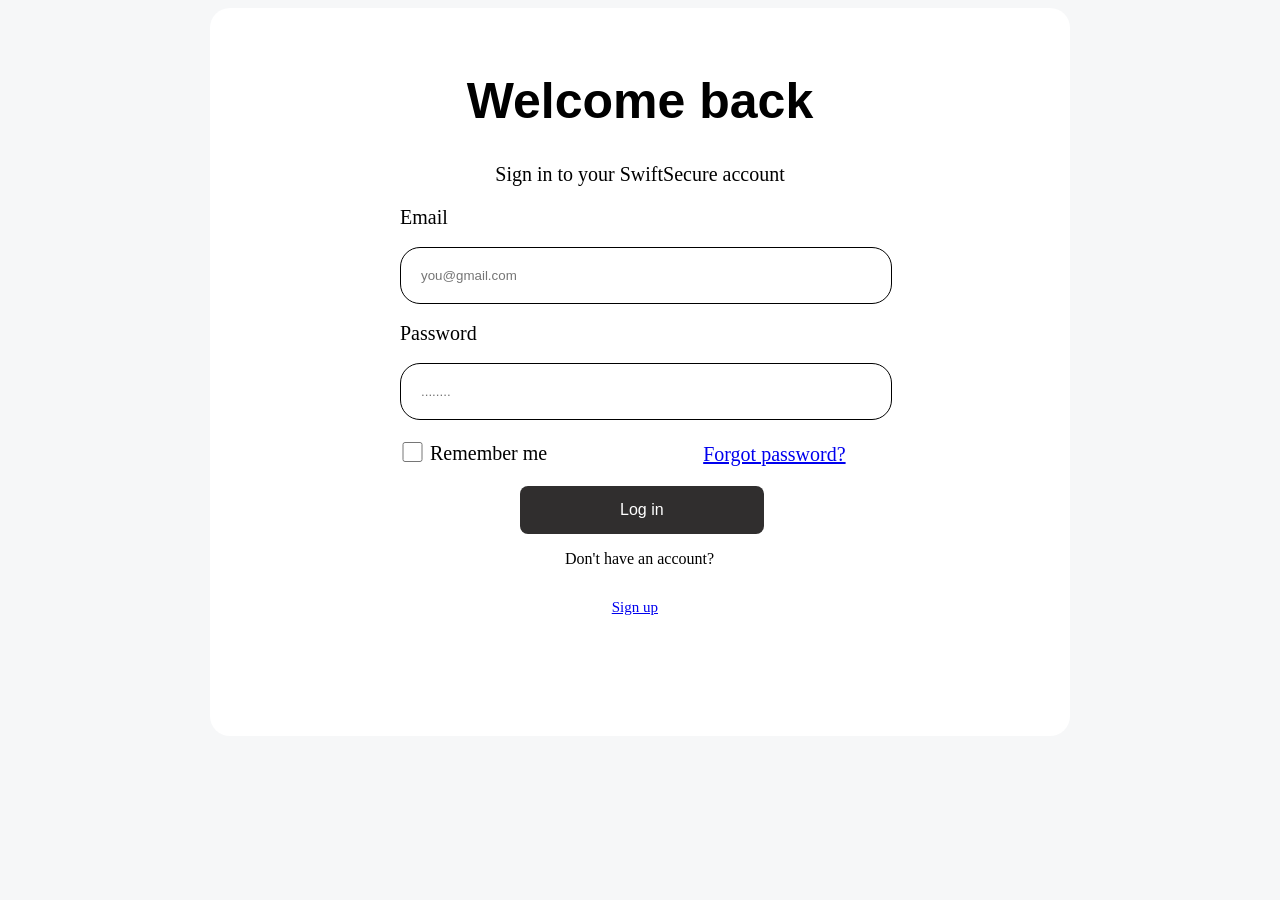
==== login.html @ 9c05d334 "first commit" ====
<!DOCTYPE html>
<html lang="en">
<head>
    <meta charset="UTF-8">
    <meta name="viewport" content="width=device-width, initial-scale=1.0">
    <title>Document</title>
    <link rel="stylesheet" href="./stlye.css">
</head>
<body>
    <div class="login">
       <div class="log">
         <div class="log1">
            <h1>Welcome back</h1>
        </div>

        <div class="log2">
            <p>Sign in to your SwiftSecure account</p>
        </div>

        <div class="form">
            <label for="Email" >Email</label> <br>
            <input type="text" name="Email" placeholder="you@gmail.com" required> <br> <br>
            <label for="Password" >Password</label> <br>
            <input type="password" name="Password" placeholder="........" required> <br> <br>
            <div class="check">
              <label class="lab">
                <input type="checkbox" class="ce">
                <p class="re">Remember me</p>
            </label>
             <div class="forgot">
               <a href="./reset.html">
                 <p>Forgot password?</p>
               </a>
            </div>
            </div>

            <div class="but">
                <button class="button2">Log in</button>
            </div>

            <div class="Sign">
                <div class="sign2">
                    <div>
                    <p>Don't have an account?</p>
                </div>

                <div class="sign3">
                    <a href="./signup.html">
                        <p>Sign up</p>
                    </a>
                </div>
                </div>

                <script src="script.js"></script>
            </div>
        </div>
       </div>
    </div>
</body>
</html>
---- stlye.css ----
body{
    background-color: #f6f7f8 ;
}

.her{
    margin-top: 20%;
}

.hero1{
    text-align: center;
    font-size: 30px;
    font-family: "roboto",sans-serif;
    color: #0f1729;
}

.hero2{
    text-align: center;
    font-size: 30px;
    font-family: "roboto",sans-serif;
    color: #b5b6b8;
}

.bot{
    display: flex;
    gap: 30px;
    width: 900px;
    height: 500px;
    margin: auto;
    margin-left: 38%;
}


.button1{
    padding: 15px 48px;
    border-radius: 8px;
    font-size: 16px;
    border: none;
    cursor: pointer;
    background-color: rgb(48, 46, 46);
    color: white;
    transition: background-color 0.3s ease;
}

.button1:active{
    cursor:pointer;
    scale: 0.95s;
    transition: all 0.1s;
}

.button1:hover{
    cursor:pointer;
    transform: translateY(-3px);
    transition: all 0.1s;
    background-color: rgb(114, 248, 248);
}

.log{
    margin-top: 5%;
    background-color:white;
    padding: 30px;
    width: 800px;
    margin: auto;
    border-radius: 20px;
    
}

.log1{
    text-align: center;
    font-size: 25px;
    font-family: "roboto",sans-serif;
}

.log2{
    text-align: center;
    font-size: 20px;
}

.form{
    width: 1500px;
    height: 500px;
    margin-left: 20%;
}

.form label{
  font-size: 20px;
  display: block;
}

.form input{
    width: 30%;
    padding: 20px;
    border-radius: 20px;
    border:1px solid;
}

 .check{
    display: flex;
    align-items: center;
    margin-left: -4%;

}

.ce{
    margin-left: 20%;
    height: 20px;
}

.re{
    margin-top: -25px;
    margin-left: 90px;
}

.forgot{
    margin-left: 10%;
    margin-top: -15px;
    font-size: 20px;
    color: rgb(119, 119, 243);
}

.button2{
     padding: 15px 100px;
    border-radius: 8px;
    font-size: 16px;
    border: none;
    cursor: pointer;
    background-color: rgb(48, 46, 46);
    color: white;
    margin-left: 8%; 
}

.sign2{
    display: flex;
    /* gap: 10px; */
    flex-direction: column;
    margin-left: 11%;
}

.sign3{
    margin-left: 3.5%;
    font-size: 15px;
    color: rgb(119, 119, 243);
}

.reset{
    margin-top: 5%;
}

.reset1{
    margin-top: 10%;
    width: 800px;
    background-color: white;
    margin: auto;
    height: 500px;
    padding: 30px;
    border-radius: 40px;
    
}

.password{
    text-align: center;
}

.entre{
    text-align: center;
}

.reset label{
  font-size: 20px;
  display: block;
  margin-left: -18%;
}

.reset input{
    width: 67%;
    padding: 20px;
    border-radius: 20px;
    border:1px solid;
    margin-left: -20%;
}

.for{
    margin-left: 35%;
}

.button3{
     padding: 15px 140px;
    border-radius: 8px;
    font-size: 16px;
    border: none;
    cursor: pointer;
    background-color: rgb(48, 46, 46);
    color: white;
    margin-left: 22%; 
}


.button4{
     padding: 15px 167px;
    border-radius: 8px;
    font-size: 16px;
    border: none;
    cursor: pointer;
    background-color:transparent;
    color: #434447;
    margin-left: 36.2%;
    margin-top: 10px; 
}

.button4:hover{
    color: black;
}

.log3{
    text-align: center;
    font-size: 25px;
    font-family: "roboto",sans-serif;
}

.log4{
    text-align: center;
    font-size: 20px;
}

.form2{
    width: 1500px;
    height: 500px;
    margin-left: 20%;
}

.form2 label{
  font-size: 20px;
  display: block;
  margin-left: -5%;
}

.form2 input{
    width: 30%;
    padding: 20px;
    border-radius: 20px;
    border:1px solid;
    margin-left: -6%;
}

.logo{
    margin-top: 4%;
    background-color:white;
    padding: 30px;
    width: 500px;
    margin: auto;
    border-radius: 20px;
    height: 750px;
    
}

.button5{
     padding: 15px 100px;
    border-radius: 8px;
    font-size: 16px;
    border: none;
    cursor: pointer;
    background-color: rgb(48, 46, 46);
    color: white;
    margin-left: 3%; 

}.sign4{
    display: flex;
    /* gap: 10px; */
    flex-direction: column;
    margin-left: 6%;
}


.sign5{
    margin-left: 3.5%;
    font-size: 15px;
    color: rgb(119, 119, 243);
}

@media (max-width:640px){
.her{
    margin-top: 60%;
}

    .hero1{
    text-align: center;
    font-size: 20px;
    font-family: "roboto",sans-serif;
    color: #0f1729;
    margin-left: -25%;
}

.hero2{
    text-align: center;
    font-size: 13px;
    font-family: "roboto",sans-serif;
    color: #b5b6b8;
    margin-left: -25%;
}

.bot{
    display: flex;
    gap: 30px;
    width: 900px;
    height: 500px;
    margin: auto;
    margin-left: 1%;
}


.button1{
    padding: 10px 27px;
    border-radius: 8px;
    font-size: 16px;
    border: none;
    cursor: pointer;
    background-color: rgb(48, 46, 46);
    color: white;
    transition: background-color 0.3s ease;
}

.button1:active{
    cursor:pointer;
    scale: 0.95s;
    transition: all 0.1s;
}

.button1:hover{
    cursor:pointer;
    transform: translateY(-3px);
    transition: all 0.1s;
    background-color: rgb(114, 248, 248);
}

.login{
    margin-top: 20%;
}

.log{
    margin-top: 10%;
    background-color:white;
    padding: 30px;
    width: 800px;
    margin: auto;
    border-radius: 20px;
    margin-left: -20%;
    
}

.log1{
    text-align: center;
    font-size: 20px;
    font-family: "roboto",sans-serif;
    margin-left: -35%;
}

.form{
    width: 1500px;
    height: 500px;
    margin-left: 20%;
}

.form label{
  font-size: 20px;
  display: block;
  margin-left: -5%;
}

.form input{
    width: 20%;
    padding: 20px;
    border-radius: 20px;
    border:1px solid;
    margin-left: -5%;
}

 .check{
    display: flex;
    align-items: center;
    margin-left: 2%;
    /* flex-direction: column; */

}


.ce{
    /* margin-left: -70%; */
    height: 20px;
}

.re{
    margin-top: -30px;
    margin-left:30%;
}

.forgot{
    margin-left: 20%;
    margin-top: -25px;
    font-size: 20px;
    color: rgb(119, 119, 243);
}



.button2{
     padding: 15px 100px;
    border-radius: 8px;
    font-size: 16px;
    border: none;
    cursor: pointer;
    background-color: rgb(48, 46, 46);
    color: white;
    margin-left: 8%; 
}

.sign2{
    display: flex;
    /* gap: 10px; */
    flex-direction: column;
    margin-left: 11%;
}

.sign3{
    margin-left: 3.5%;
    font-size: 15px;
    color: rgb(119, 119, 243);
}

.log2{
    text-align: center;
    font-size: 20px;
    margin-left: -35%;
}

.forgot{
    margin-left: -1%;
    margin-top: -15px;
    font-size: 20px;
    color: rgb(119, 119, 243);
}

.button2{
     padding: 15px 100px;
    border-radius: 8px;
    font-size: 16px;
    border: none;
    cursor: pointer;
    background-color: rgb(48, 46, 46);
    color: white;
    margin-left: -2%; 
}

.sign2{
    display: flex;
    /* gap: 10px; */
    flex-direction: column;
    margin-left:1%;
}

.sign3{
    margin-left: 3.5%;
    font-size: 15px;
    color: rgb(119, 119, 243);
}


.reset1{
    margin-top: 10%;
    width: 300px;
    background-color: white;
    margin: auto;
    height: 350px;
    padding: 30px;
    border-radius: 15px;
    
}

.password{
    text-align: center;
    margin-left: 5%;
     font-size: 15px;
    font-family:"roboto",sans-serif;
}

.entre{
    text-align: center;
    margin-left:5%;
     font-size: 15px;
    font-family:"roboto",sans-serif;
    }

.reset label{
  font-size: 20px;
  display: block;
  margin-left: -55%;
}

.reset input{
    width: 140%;
    padding: 20px;
    border-radius: 20px;
    border:1px solid;
    margin-left: -55%;
   
}

.button3{
     padding: 15px 80px;
    border-radius: 8px;
    font-size: 16px;
    border: none;
    cursor: pointer;
    background-color: rgb(48, 46, 46);
    color: white;
    margin-left: 5%; 
}


.button4{
     padding: 15px 80px;
    border-radius: 8px;
    font-size: 16px;
    border: none;
    cursor: pointer;
    background-color:transparent;
    color: #434447;
    margin-left: 5%;
    margin-top: 10px; 
}

.button4:hover{
    color: black;
}

.reset{
    margin-top: 30%;
}

.form2{
    width: 1500px;
    height: 500px;
    margin-left: 20%;
}

.form2 label{
  font-size: 20px;
  display: block;
  margin-left: -5%;
}

.form2 input{
    width: 30%;
    padding: 20px;
    border-radius: 20px;
    border:1px solid;
    margin-left: -6%;
}

.logo{
    margin-top: 4%;
    background-color:white;
    padding: 30px;
    width: 335px;
    margin: auto;
    border-radius: 20px;
    height: 750px;
    
}

.log3{
    text-align: center;
    font-size: 20px;
    font-family: "roboto",sans-serif;
}

.log4{
    text-align: center;
    font-size: 25px;
}

.form2{
    width: 1000px;
    height: 500px;
    margin-left: 15%;
}

.form2 label{
  font-size: 20px;
  display: block;
  margin-left: -5%;
}

.form2 input{
    width: 30%;
    padding: 20px;
    border-radius: 20px;
    border:1px solid;
    margin-left: -6%;
}


.button5{
     padding: 15px 130px;
    border-radius: 8px;
    font-size: 16px;
    border: none;
    cursor: pointer;
    background-color: rgb(48, 46, 46);
    color: white;
    margin-left: -3%; 

}.sign4{
    display: flex;
    /* gap: 10px; */
    flex-direction: column;
    margin-left: 5%;
}


.sign5{
    margin-left: 6%;
    font-size: 15px;
    color: rgb(119, 119, 243);
}
}
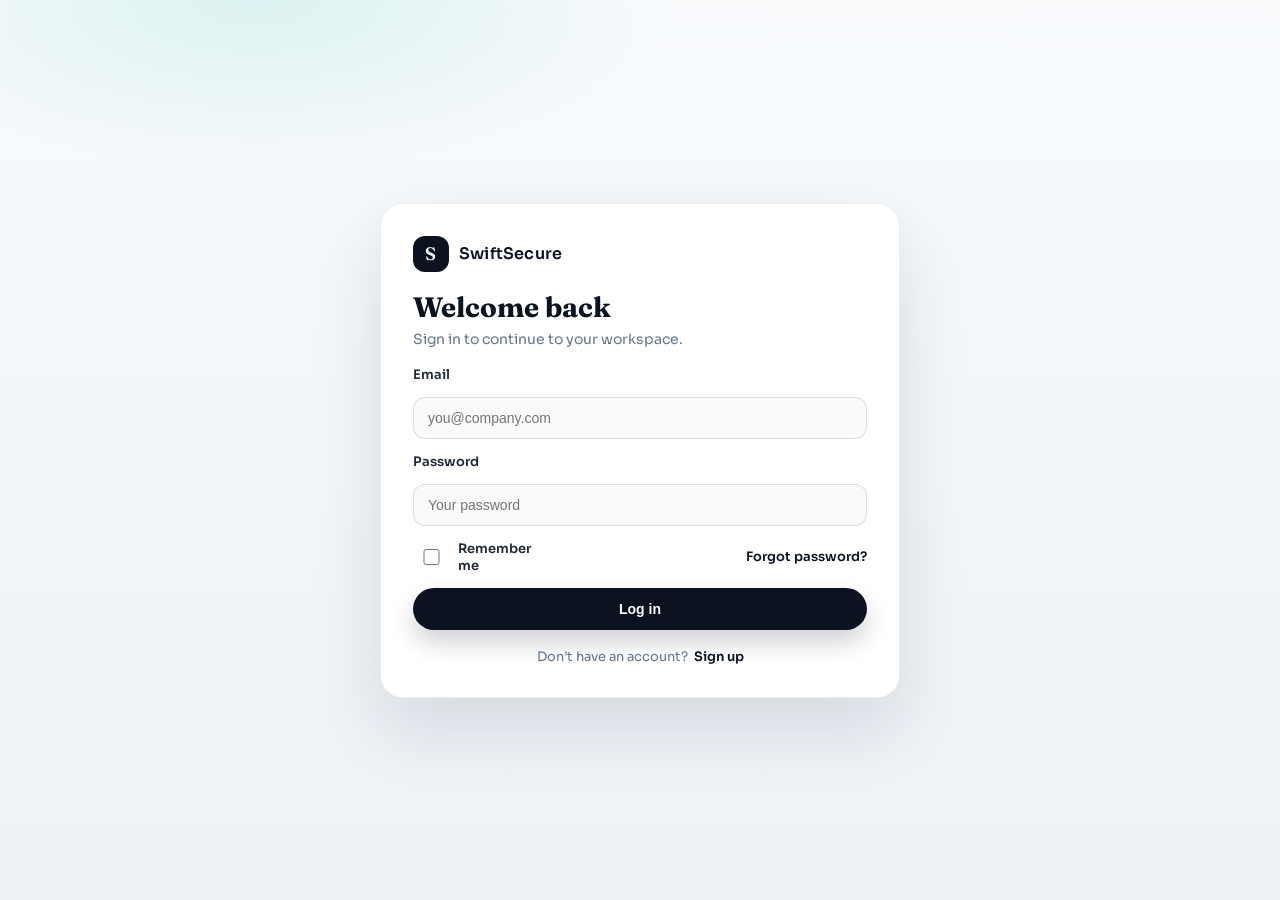
==== commit 5457ed9b: "updated design" ====
--- a/login.html
+++ b/login.html
@@ -3,58 +3,49 @@
 <head>
     <meta charset="UTF-8">
     <meta name="viewport" content="width=device-width, initial-scale=1.0">
-    <title>Document</title>
+    <title>SwiftSecure — Login</title>
+    <link rel="preconnect" href="https://fonts.googleapis.com">
+    <link rel="preconnect" href="https://fonts.gstatic.com" crossorigin>
+    <link href="https://fonts.googleapis.com/css2?family=Fraunces:opsz,wght@9..144,500;9..144,600&family=Sora:wght@400;500;600;700&display=swap" rel="stylesheet">
     <link rel="stylesheet" href="./stlye.css">
 </head>
-<body>
-    <div class="login">
-       <div class="log">
-         <div class="log1">
-            <h1>Welcome back</h1>
-        </div>
-
-        <div class="log2">
-            <p>Sign in to your SwiftSecure account</p>
-        </div>
-
-        <div class="form">
-            <label for="Email" >Email</label> <br>
-            <input type="text" name="Email" placeholder="you@gmail.com" required> <br> <br>
-            <label for="Password" >Password</label> <br>
-            <input type="password" name="Password" placeholder="........" required> <br> <br>
-            <div class="check">
-              <label class="lab">
-                <input type="checkbox" class="ce">
-                <p class="re">Remember me</p>
-            </label>
-             <div class="forgot">
-               <a href="./reset.html">
-                 <p>Forgot password?</p>
-               </a>
-            </div>
+<body class="auth-page">
+    <main class="auth-shell">
+        <section class="auth-card reveal">
+            <div class="brand">
+                <div class="brand-mark">S</div>
+                <span>SwiftSecure</span>
             </div>
 
-            <div class="but">
-                <button class="button2">Log in</button>
-            </div>
+            <header class="auth-header">
+                <h1>Welcome back</h1>
+                <p>Sign in to continue to your workspace.</p>
+            </header>
 
-            <div class="Sign">
-                <div class="sign2">
-                    <div>
-                    <p>Don't have an account?</p>
+            <form class="auth-form" action="#" method="post">
+                <label for="email">Email</label>
+                <input id="email" type="email" name="Email" placeholder="you@company.com" required>
+
+                <label for="password">Password</label>
+                <input id="password" type="password" name="Password" placeholder="Your password" required>
+
+                <div class="auth-row">
+                    <label class="remember">
+                        <input type="checkbox" class="ce">
+                        <span>Remember me</span>
+                    </label>
+                    <a class="auth-link" href="./reset.html">Forgot password?</a>
                 </div>
 
-                <div class="sign3">
-                    <a href="./signup.html">
-                        <p>Sign up</p>
-                    </a>
-                </div>
-                </div>
+                <button class="btn primary" type="submit">Log in</button>
+            </form>
 
-                <script src="script.js"></script>
+            <div class="auth-footer">
+                <span>Don’t have an account?</span>
+                <a class="auth-link" href="./signup.html">Sign up</a>
             </div>
-        </div>
-       </div>
-    </div>
+        </section>
+    </main>
+    <script src="script.js"></script>
 </body>
-</html>+</html>
--- a/stlye.css
+++ b/stlye.css
@@ -1,624 +1,385 @@
+*{
+    box-sizing: border-box;
+    margin: 0;
+    padding: 0;
+}
+
+:root{
+    --ink-900: #0b1220;
+    --ink-700: #1f2937;
+    --ink-500: #64748b;
+    --teal-700: #0f766e;
+    --teal-500: #14b8a6;
+    --sand-200: #f5efe6;
+    --surface: #ffffff;
+    --border: rgba(15, 23, 42, 0.08);
+    --shadow: 0 30px 70px rgba(15, 23, 42, 0.12);
+}
+
 body{
-    background-color: #f6f7f8 ;
-}
-
-.her{
-    margin-top: 20%;
-}
-
-.hero1{
-    text-align: center;
-    font-size: 30px;
-    font-family: "roboto",sans-serif;
-    color: #0f1729;
-}
-
-.hero2{
-    text-align: center;
-    font-size: 30px;
-    font-family: "roboto",sans-serif;
-    color: #b5b6b8;
-}
-
-.bot{
-    display: flex;
-    gap: 30px;
-    width: 900px;
-    height: 500px;
-    margin: auto;
-    margin-left: 38%;
-}
-
-
-.button1{
-    padding: 15px 48px;
-    border-radius: 8px;
+    font-family: "Sora", sans-serif;
+    color: var(--ink-900);
+    background: #f8fafc;
+    min-height: 100vh;
+}
+
+a{
+    text-decoration: none;
+    color: inherit;
+}
+
+.btn{
+    display: inline-flex;
+    align-items: center;
+    justify-content: center;
+    gap: 8px;
+    padding: 12px 20px;
+    border-radius: 999px;
+    border: 1px solid transparent;
+    font-weight: 600;
+    font-size: 14px;
+    transition: transform 0.2s ease, box-shadow 0.2s ease, border 0.2s ease;
+    cursor: pointer;
+}
+
+.btn.primary{
+    background: var(--ink-900);
+    color: #ffffff;
+    box-shadow: 0 12px 24px rgba(15, 23, 42, 0.2);
+}
+
+.btn.primary:hover{
+    transform: translateY(-1px);
+}
+
+.btn.ghost{
+    border-color: rgba(15, 23, 42, 0.2);
+    color: var(--ink-900);
+    background: transparent;
+}
+
+.btn.ghost:hover{
+    border-color: var(--ink-900);
+    transform: translateY(-1px);
+}
+
+/* Landing page */
+.landing-page{
+    background:
+        radial-gradient(900px 360px at 10% 10%, rgba(20, 184, 166, 0.16), transparent 60%),
+        radial-gradient(800px 360px at 90% 0%, rgba(245, 239, 230, 0.9), transparent 65%),
+        linear-gradient(180deg, #f8fafc 0%, #eef2f6 100%);
+}
+
+.landing{
+    width: min(1120px, 100%);
+    margin: 0 auto;
+    padding: 32px 20px 64px;
+    display: grid;
+    gap: 48px;
+}
+
+.topbar{
+    display: flex;
+    align-items: center;
+    justify-content: space-between;
+}
+
+.brand{
+    display: inline-flex;
+    align-items: center;
+    gap: 10px;
+    font-weight: 600;
+    letter-spacing: 0.2px;
+}
+
+.brand-mark{
+    width: 36px;
+    height: 36px;
+    border-radius: 12px;
+    display: grid;
+    place-items: center;
+    background: var(--ink-900);
+    color: #ffffff;
+    font-family: "Fraunces", serif;
+    font-size: 18px;
+}
+
+.topbar-actions{
+    display: inline-flex;
+    gap: 10px;
+}
+
+.hero{
+    display: grid;
+    grid-template-columns: repeat(2, minmax(0, 1fr));
+    gap: 32px;
+    align-items: center;
+}
+
+.hero-text h1{
+    font-family: "Fraunces", serif;
+    font-size: clamp(32px, 4vw, 52px);
+    line-height: 1.05;
+    margin-bottom: 16px;
+}
+
+.eyebrow{
+    font-size: 12px;
+    letter-spacing: 2px;
+    text-transform: uppercase;
+    color: var(--teal-700);
+    font-weight: 600;
+    margin-bottom: 12px;
+}
+
+.subtext{
+    color: var(--ink-500);
     font-size: 16px;
-    border: none;
-    cursor: pointer;
-    background-color: rgb(48, 46, 46);
-    color: white;
-    transition: background-color 0.3s ease;
-}
-
-.button1:active{
-    cursor:pointer;
-    scale: 0.95s;
-    transition: all 0.1s;
-}
-
-.button1:hover{
-    cursor:pointer;
-    transform: translateY(-3px);
-    transition: all 0.1s;
-    background-color: rgb(114, 248, 248);
-}
-
-.log{
-    margin-top: 5%;
-    background-color:white;
-    padding: 30px;
-    width: 800px;
-    margin: auto;
-    border-radius: 20px;
-    
-}
-
-.log1{
-    text-align: center;
-    font-size: 25px;
-    font-family: "roboto",sans-serif;
-}
-
-.log2{
-    text-align: center;
-    font-size: 20px;
-}
-
-.form{
-    width: 1500px;
-    height: 500px;
-    margin-left: 20%;
-}
-
-.form label{
-  font-size: 20px;
-  display: block;
-}
-
-.form input{
-    width: 30%;
-    padding: 20px;
-    border-radius: 20px;
-    border:1px solid;
-}
-
- .check{
-    display: flex;
-    align-items: center;
-    margin-left: -4%;
-
+    line-height: 1.6;
+    margin-bottom: 20px;
+}
+
+.cta{
+    display: flex;
+    gap: 12px;
+    margin-bottom: 18px;
+}
+
+.trust{
+    display: flex;
+    gap: 20px;
+    font-size: 13px;
+    color: var(--ink-500);
+}
+
+.hero-card{
+    background: var(--surface);
+    border: 1px solid var(--border);
+    border-radius: 22px;
+    padding: 24px;
+    box-shadow: var(--shadow);
+    display: grid;
+    gap: 18px;
+}
+
+.card-header{
+    display: flex;
+    align-items: center;
+    justify-content: space-between;
+    font-size: 13px;
+    color: var(--ink-500);
+}
+
+.badge{
+    padding: 4px 10px;
+    border-radius: 999px;
+    background: rgba(20, 184, 166, 0.15);
+    color: var(--teal-700);
+    font-weight: 600;
+    font-size: 11px;
+}
+
+.card-metric h3{
+    font-size: 26px;
+    margin-bottom: 4px;
+}
+
+.card-metric p{
+    color: var(--ink-500);
+    font-size: 13px;
+}
+
+.card-list{
+    display: grid;
+    gap: 12px;
+    font-size: 13px;
+    color: var(--ink-500);
+}
+
+.card-list div{
+    display: flex;
+    align-items: center;
+    justify-content: space-between;
+}
+
+.features{
+    display: grid;
+    grid-template-columns: repeat(3, minmax(0, 1fr));
+    gap: 18px;
+}
+
+.feature-card{
+    background: var(--surface);
+    border: 1px solid var(--border);
+    border-radius: 18px;
+    padding: 18px;
+    display: grid;
+    gap: 8px;
+    box-shadow: 0 18px 40px rgba(15, 23, 42, 0.08);
+}
+
+.feature-card h4{
+    font-size: 16px;
+}
+
+.feature-card p{
+    color: var(--ink-500);
+    font-size: 13px;
+    line-height: 1.5;
+}
+
+/* Auth pages */
+.auth-page{
+    background:
+        radial-gradient(700px 280px at 20% 0%, rgba(20, 184, 166, 0.12), transparent 60%),
+        linear-gradient(180deg, #f8fafc 0%, #edf2f7 100%);
+    display: grid;
+    place-items: center;
+    padding: 48px 20px;
+}
+
+.auth-shell{
+    width: min(520px, 100%);
+}
+
+.auth-card{
+    background: var(--surface);
+    border: 1px solid var(--border);
+    border-radius: 22px;
+    padding: 32px;
+    box-shadow: var(--shadow);
+    display: grid;
+    gap: 18px;
+}
+
+.auth-card--compact{
+    padding: 28px;
+}
+
+.auth-header h1{
+    font-family: "Fraunces", serif;
+    font-size: 28px;
+    margin-bottom: 6px;
+}
+
+.auth-header p{
+    color: var(--ink-500);
+    font-size: 14px;
+}
+
+.auth-form{
+    display: grid;
+    gap: 14px;
+}
+
+.auth-form label{
+    font-size: 13px;
+    font-weight: 600;
+    color: var(--ink-700);
+}
+
+.auth-form input{
+    width: 100%;
+    padding: 12px 14px;
+    border-radius: 12px;
+    border: 1px solid rgba(15, 23, 42, 0.12);
+    background: #f8fafc;
+    font-size: 14px;
+    transition: border 0.2s ease, box-shadow 0.2s ease, background 0.2s ease;
+}
+
+.auth-form input:focus{
+    outline: none;
+    border-color: var(--ink-900);
+    box-shadow: 0 0 0 3px rgba(15, 23, 42, 0.12);
+    background: #ffffff;
+}
+
+.auth-row{
+    display: flex;
+    align-items: center;
+    justify-content: space-between;
+    gap: 12px;
+    font-size: 13px;
+}
+
+.remember{
+    display: inline-flex;
+    align-items: center;
+    gap: 8px;
+    color: var(--ink-500);
 }
 
 .ce{
-    margin-left: 20%;
-    height: 20px;
-}
-
-.re{
-    margin-top: -25px;
-    margin-left: 90px;
-}
-
-.forgot{
-    margin-left: 10%;
-    margin-top: -15px;
-    font-size: 20px;
-    color: rgb(119, 119, 243);
-}
-
-.button2{
-     padding: 15px 100px;
-    border-radius: 8px;
-    font-size: 16px;
-    border: none;
-    cursor: pointer;
-    background-color: rgb(48, 46, 46);
-    color: white;
-    margin-left: 8%; 
-}
-
-.sign2{
-    display: flex;
-    /* gap: 10px; */
-    flex-direction: column;
-    margin-left: 11%;
-}
-
-.sign3{
-    margin-left: 3.5%;
-    font-size: 15px;
-    color: rgb(119, 119, 243);
-}
-
-.reset{
-    margin-top: 5%;
-}
-
-.reset1{
-    margin-top: 10%;
-    width: 800px;
-    background-color: white;
-    margin: auto;
-    height: 500px;
-    padding: 30px;
-    border-radius: 40px;
-    
-}
-
-.password{
-    text-align: center;
-}
-
-.entre{
-    text-align: center;
-}
-
-.reset label{
-  font-size: 20px;
-  display: block;
-  margin-left: -18%;
-}
-
-.reset input{
-    width: 67%;
-    padding: 20px;
-    border-radius: 20px;
-    border:1px solid;
-    margin-left: -20%;
-}
-
-.for{
-    margin-left: 35%;
-}
-
-.button3{
-     padding: 15px 140px;
-    border-radius: 8px;
-    font-size: 16px;
-    border: none;
-    cursor: pointer;
-    background-color: rgb(48, 46, 46);
-    color: white;
-    margin-left: 22%; 
-}
-
-
-.button4{
-     padding: 15px 167px;
-    border-radius: 8px;
-    font-size: 16px;
-    border: none;
-    cursor: pointer;
-    background-color:transparent;
-    color: #434447;
-    margin-left: 36.2%;
-    margin-top: 10px; 
-}
-
-.button4:hover{
-    color: black;
-}
-
-.log3{
-    text-align: center;
-    font-size: 25px;
-    font-family: "roboto",sans-serif;
-}
-
-.log4{
-    text-align: center;
-    font-size: 20px;
-}
-
-.form2{
-    width: 1500px;
-    height: 500px;
-    margin-left: 20%;
-}
-
-.form2 label{
-  font-size: 20px;
-  display: block;
-  margin-left: -5%;
-}
-
-.form2 input{
-    width: 30%;
-    padding: 20px;
-    border-radius: 20px;
-    border:1px solid;
-    margin-left: -6%;
-}
-
-.logo{
-    margin-top: 4%;
-    background-color:white;
-    padding: 30px;
-    width: 500px;
-    margin: auto;
-    border-radius: 20px;
-    height: 750px;
-    
-}
-
-.button5{
-     padding: 15px 100px;
-    border-radius: 8px;
-    font-size: 16px;
-    border: none;
-    cursor: pointer;
-    background-color: rgb(48, 46, 46);
-    color: white;
-    margin-left: 3%; 
-
-}.sign4{
-    display: flex;
-    /* gap: 10px; */
-    flex-direction: column;
-    margin-left: 6%;
-}
-
-
-.sign5{
-    margin-left: 3.5%;
-    font-size: 15px;
-    color: rgb(119, 119, 243);
-}
-
-@media (max-width:640px){
-.her{
-    margin-top: 60%;
-}
-
-    .hero1{
-    text-align: center;
-    font-size: 20px;
-    font-family: "roboto",sans-serif;
-    color: #0f1729;
-    margin-left: -25%;
-}
-
-.hero2{
-    text-align: center;
-    font-size: 13px;
-    font-family: "roboto",sans-serif;
-    color: #b5b6b8;
-    margin-left: -25%;
-}
-
-.bot{
-    display: flex;
-    gap: 30px;
-    width: 900px;
-    height: 500px;
-    margin: auto;
-    margin-left: 1%;
-}
-
-
-.button1{
-    padding: 10px 27px;
-    border-radius: 8px;
-    font-size: 16px;
-    border: none;
-    cursor: pointer;
-    background-color: rgb(48, 46, 46);
-    color: white;
-    transition: background-color 0.3s ease;
-}
-
-.button1:active{
-    cursor:pointer;
-    scale: 0.95s;
-    transition: all 0.1s;
-}
-
-.button1:hover{
-    cursor:pointer;
-    transform: translateY(-3px);
-    transition: all 0.1s;
-    background-color: rgb(114, 248, 248);
-}
-
-.login{
-    margin-top: 20%;
-}
-
-.log{
-    margin-top: 10%;
-    background-color:white;
-    padding: 30px;
-    width: 800px;
-    margin: auto;
-    border-radius: 20px;
-    margin-left: -20%;
-    
-}
-
-.log1{
-    text-align: center;
-    font-size: 20px;
-    font-family: "roboto",sans-serif;
-    margin-left: -35%;
-}
-
-.form{
-    width: 1500px;
-    height: 500px;
-    margin-left: 20%;
-}
-
-.form label{
-  font-size: 20px;
-  display: block;
-  margin-left: -5%;
-}
-
-.form input{
-    width: 20%;
-    padding: 20px;
-    border-radius: 20px;
-    border:1px solid;
-    margin-left: -5%;
-}
-
- .check{
-    display: flex;
-    align-items: center;
-    margin-left: 2%;
-    /* flex-direction: column; */
-
-}
-
-
-.ce{
-    /* margin-left: -70%; */
-    height: 20px;
-}
-
-.re{
-    margin-top: -30px;
-    margin-left:30%;
-}
-
-.forgot{
-    margin-left: 20%;
-    margin-top: -25px;
-    font-size: 20px;
-    color: rgb(119, 119, 243);
-}
-
-
-
-.button2{
-     padding: 15px 100px;
-    border-radius: 8px;
-    font-size: 16px;
-    border: none;
-    cursor: pointer;
-    background-color: rgb(48, 46, 46);
-    color: white;
-    margin-left: 8%; 
-}
-
-.sign2{
-    display: flex;
-    /* gap: 10px; */
-    flex-direction: column;
-    margin-left: 11%;
-}
-
-.sign3{
-    margin-left: 3.5%;
-    font-size: 15px;
-    color: rgb(119, 119, 243);
-}
-
-.log2{
-    text-align: center;
-    font-size: 20px;
-    margin-left: -35%;
-}
-
-.forgot{
-    margin-left: -1%;
-    margin-top: -15px;
-    font-size: 20px;
-    color: rgb(119, 119, 243);
-}
-
-.button2{
-     padding: 15px 100px;
-    border-radius: 8px;
-    font-size: 16px;
-    border: none;
-    cursor: pointer;
-    background-color: rgb(48, 46, 46);
-    color: white;
-    margin-left: -2%; 
-}
-
-.sign2{
-    display: flex;
-    /* gap: 10px; */
-    flex-direction: column;
-    margin-left:1%;
-}
-
-.sign3{
-    margin-left: 3.5%;
-    font-size: 15px;
-    color: rgb(119, 119, 243);
-}
-
-
-.reset1{
-    margin-top: 10%;
-    width: 300px;
-    background-color: white;
-    margin: auto;
-    height: 350px;
-    padding: 30px;
-    border-radius: 15px;
-    
-}
-
-.password{
-    text-align: center;
-    margin-left: 5%;
-     font-size: 15px;
-    font-family:"roboto",sans-serif;
-}
-
-.entre{
-    text-align: center;
-    margin-left:5%;
-     font-size: 15px;
-    font-family:"roboto",sans-serif;
-    }
-
-.reset label{
-  font-size: 20px;
-  display: block;
-  margin-left: -55%;
-}
-
-.reset input{
-    width: 140%;
-    padding: 20px;
-    border-radius: 20px;
-    border:1px solid;
-    margin-left: -55%;
-   
-}
-
-.button3{
-     padding: 15px 80px;
-    border-radius: 8px;
-    font-size: 16px;
-    border: none;
-    cursor: pointer;
-    background-color: rgb(48, 46, 46);
-    color: white;
-    margin-left: 5%; 
-}
-
-
-.button4{
-     padding: 15px 80px;
-    border-radius: 8px;
-    font-size: 16px;
-    border: none;
-    cursor: pointer;
-    background-color:transparent;
-    color: #434447;
-    margin-left: 5%;
-    margin-top: 10px; 
-}
-
-.button4:hover{
-    color: black;
-}
-
-.reset{
-    margin-top: 30%;
-}
-
-.form2{
-    width: 1500px;
-    height: 500px;
-    margin-left: 20%;
-}
-
-.form2 label{
-  font-size: 20px;
-  display: block;
-  margin-left: -5%;
-}
-
-.form2 input{
-    width: 30%;
-    padding: 20px;
-    border-radius: 20px;
-    border:1px solid;
-    margin-left: -6%;
-}
-
-.logo{
-    margin-top: 4%;
-    background-color:white;
-    padding: 30px;
-    width: 335px;
-    margin: auto;
-    border-radius: 20px;
-    height: 750px;
-    
-}
-
-.log3{
-    text-align: center;
-    font-size: 20px;
-    font-family: "roboto",sans-serif;
-}
-
-.log4{
-    text-align: center;
-    font-size: 25px;
-}
-
-.form2{
-    width: 1000px;
-    height: 500px;
-    margin-left: 15%;
-}
-
-.form2 label{
-  font-size: 20px;
-  display: block;
-  margin-left: -5%;
-}
-
-.form2 input{
-    width: 30%;
-    padding: 20px;
-    border-radius: 20px;
-    border:1px solid;
-    margin-left: -6%;
-}
-
-
-.button5{
-     padding: 15px 130px;
-    border-radius: 8px;
-    font-size: 16px;
-    border: none;
-    cursor: pointer;
-    background-color: rgb(48, 46, 46);
-    color: white;
-    margin-left: -3%; 
-
-}.sign4{
-    display: flex;
-    /* gap: 10px; */
-    flex-direction: column;
-    margin-left: 5%;
-}
-
-
-.sign5{
-    margin-left: 6%;
-    font-size: 15px;
-    color: rgb(119, 119, 243);
-}
-}+    width: 16px;
+    height: 16px;
+    accent-color: var(--ink-900);
+}
+
+.auth-link{
+    color: var(--ink-900);
+    font-weight: 600;
+    font-size: 13px;
+}
+
+.auth-link:hover{
+    text-decoration: underline;
+}
+
+.auth-footer{
+    display: flex;
+    gap: 6px;
+    justify-content: center;
+    color: var(--ink-500);
+    font-size: 13px;
+}
+
+/* Motion */
+@keyframes rise{
+    from{
+        opacity: 0;
+        transform: translateY(12px);
+    }
+    to{
+        opacity: 1;
+        transform: translateY(0);
+    }
+}
+
+.reveal{
+    animation: rise 0.7s ease both;
+}
+
+.reveal:nth-child(2){
+    animation-delay: 0.08s;
+}
+
+.reveal:nth-child(3){
+    animation-delay: 0.16s;
+}
+
+@media (max-width: 900px){
+    .hero{
+        grid-template-columns: 1fr;
+    }
+
+    .features{
+        grid-template-columns: 1fr;
+    }
+}
+
+@media (max-width: 600px){
+    .landing{
+        padding: 24px 16px 48px;
+    }
+
+    .cta{
+        flex-direction: column;
+        align-items: stretch;
+    }
+
+    .topbar-actions{
+        display: none;
+    }
+}
